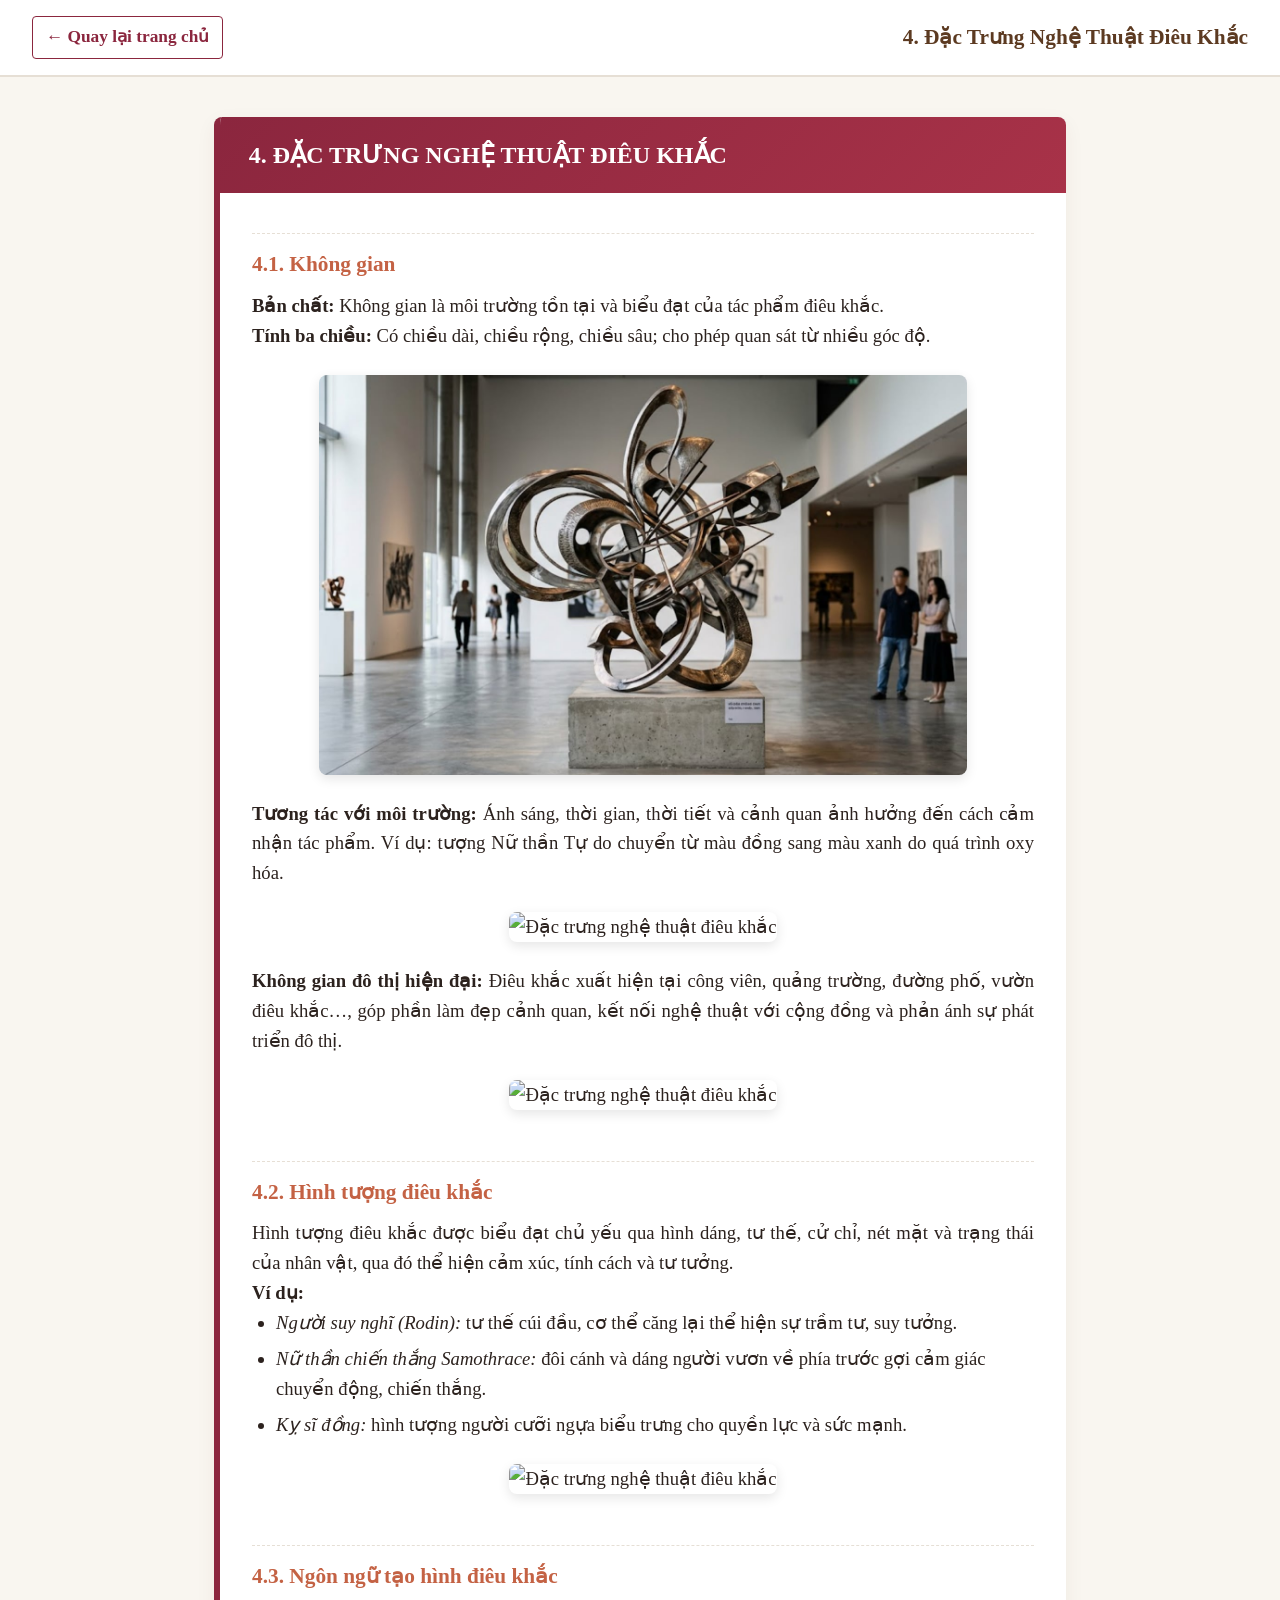
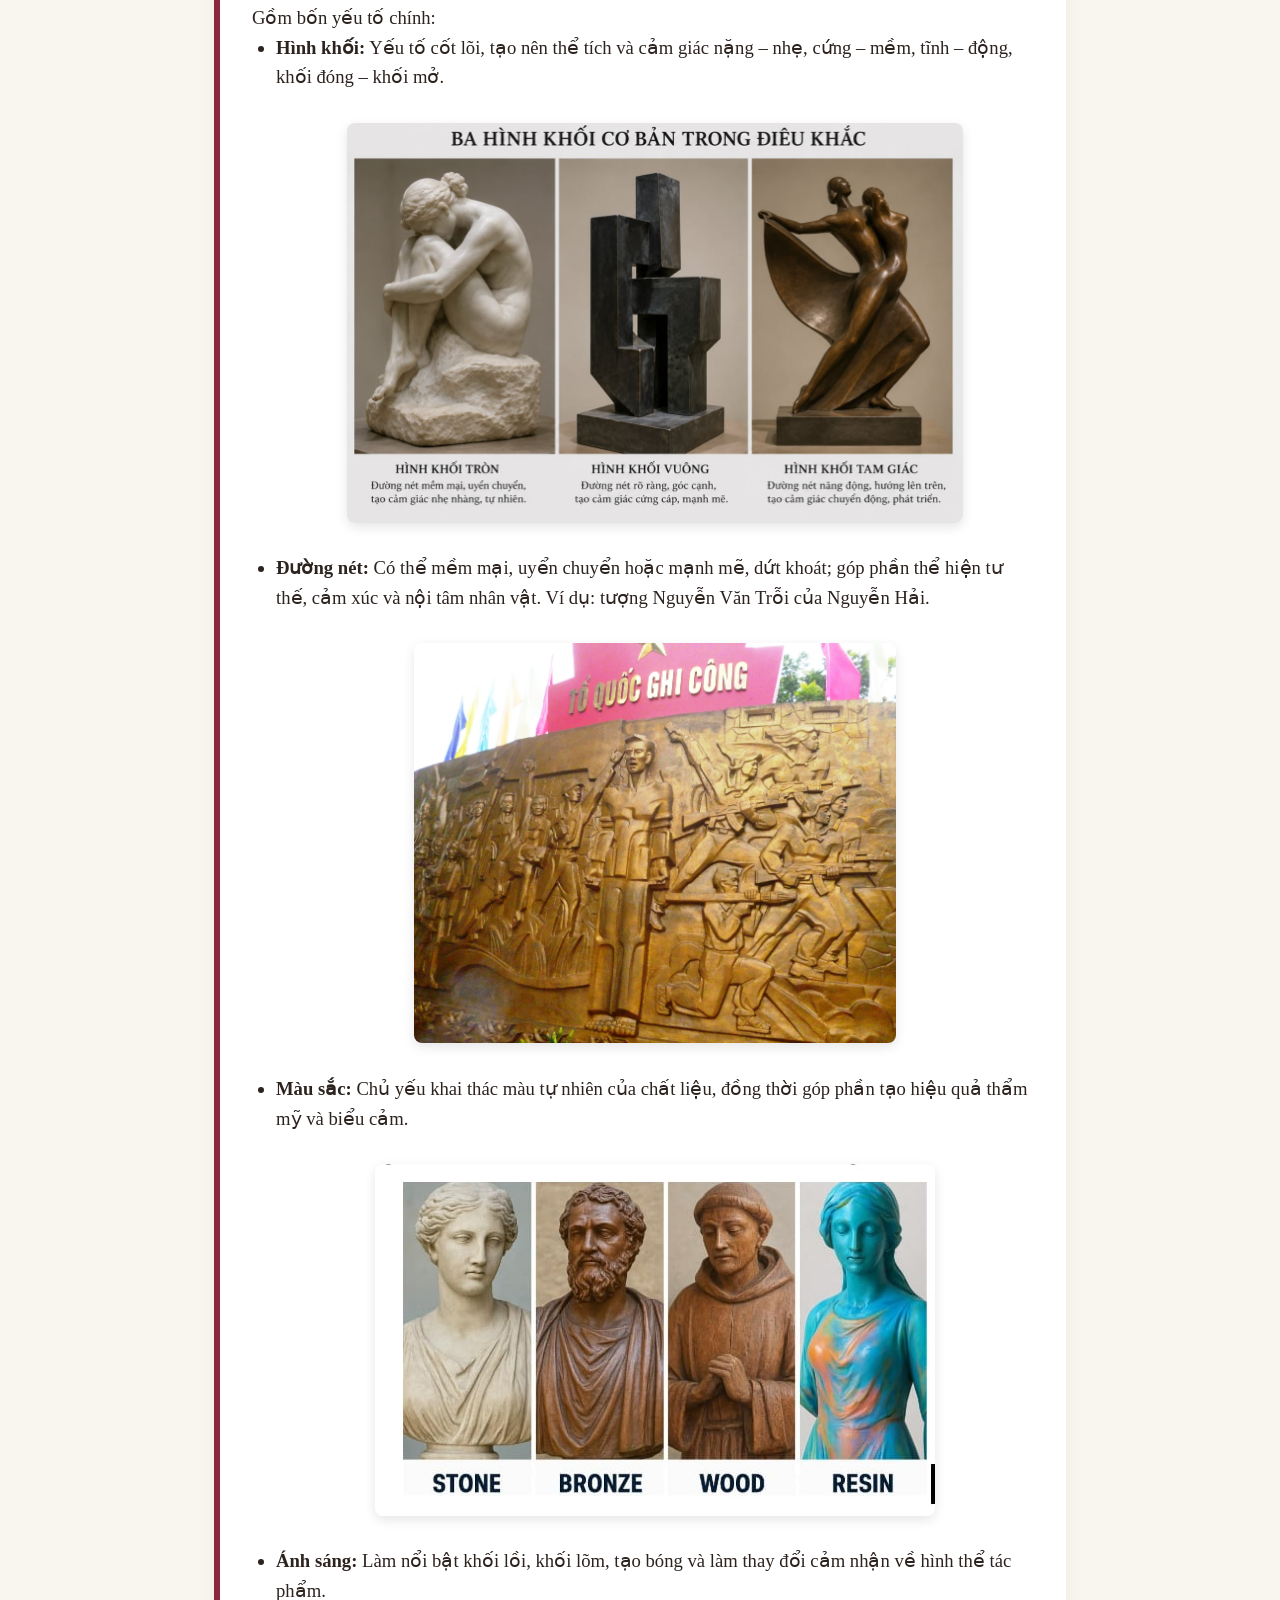
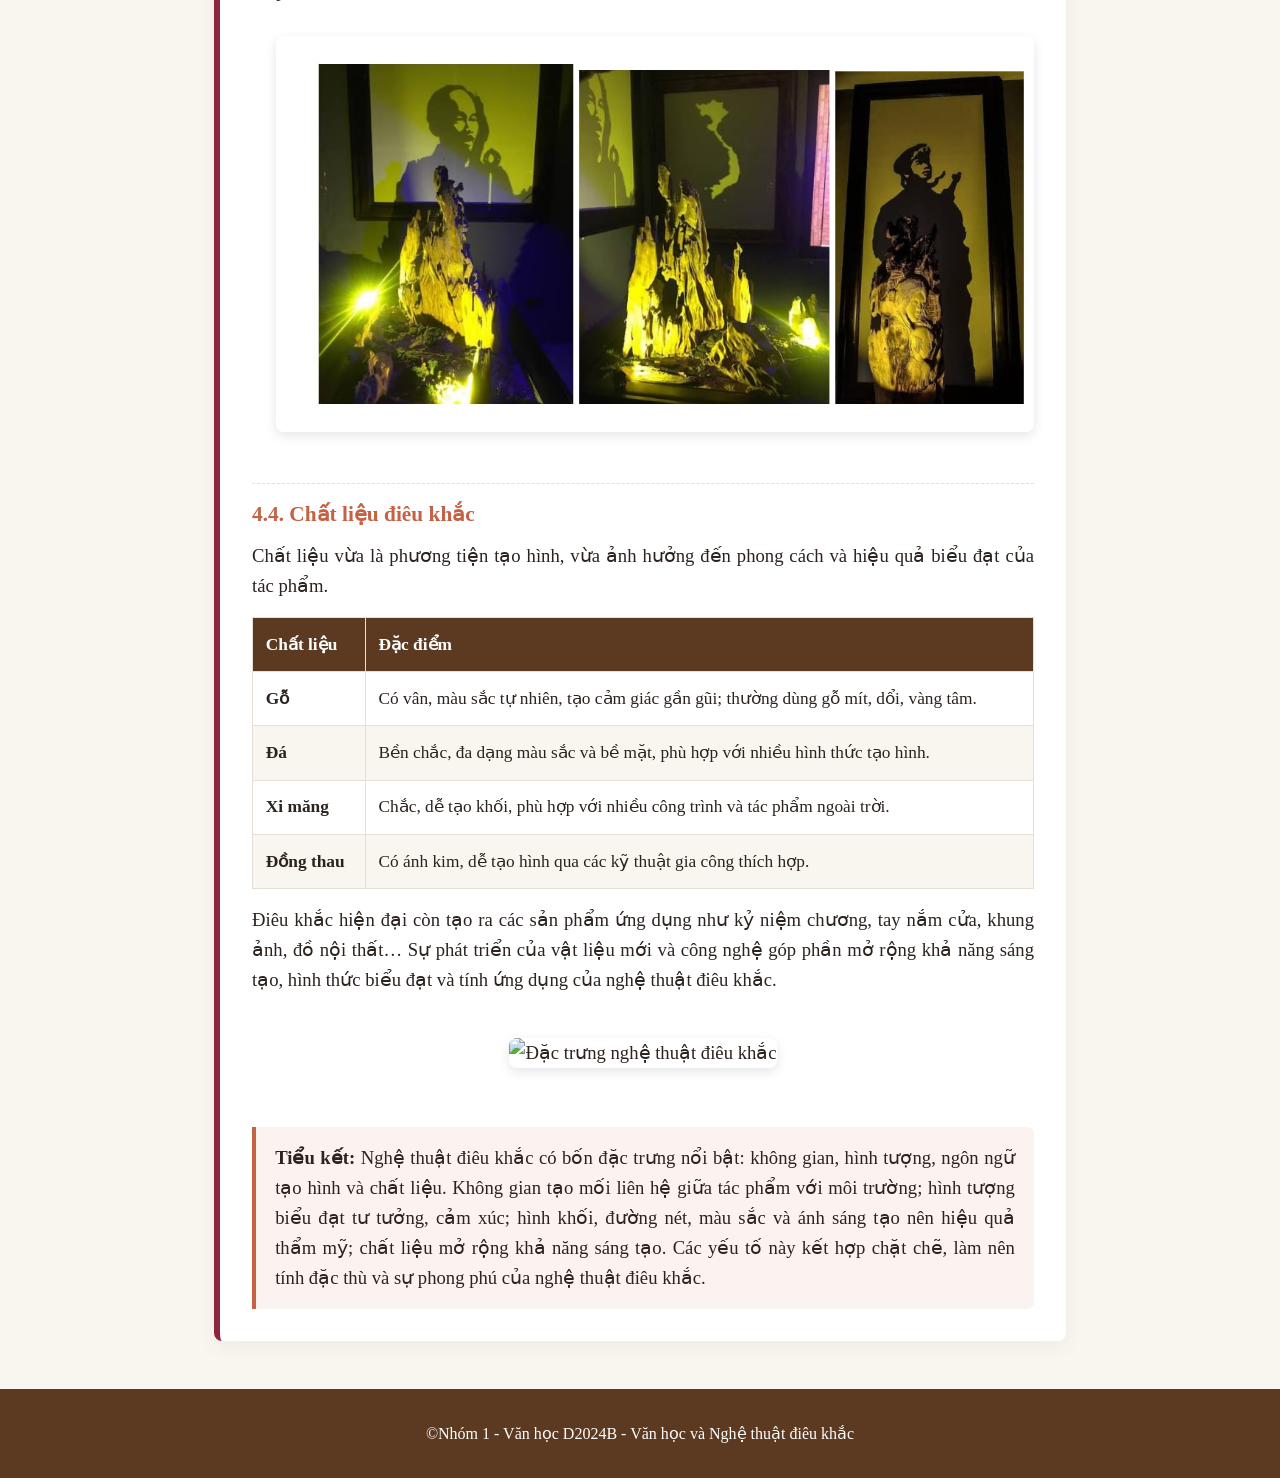
==== phan4.html @ 968adac1 "Add files via upload" ====
<!DOCTYPE html>
<html lang="vi">
<head>
    <meta charset="UTF-8">
    <meta name="viewport" content="width=device-width, initial-scale=1.0">
    <title>4. Đặc Trưng Nghệ Thuật Điêu Khắc</title>
    <link rel="stylesheet" href="style-detail.css">
</head>
<body>
<div id="loading-overlay" class="loading-overlay">
    <div class="spinner"></div>
    <p>Đang quay lại...</p>
</div>

<header class="detail-header">
    <a href="index.html" class="back-btn">&#8592; Quay lại trang chủ</a>
    <h1>4. Đặc Trưng Nghệ Thuật Điêu Khắc</h1>
</header>

<main class="content-container">
    <section class="module-box">
        <div class="module-title">
            <h2>4. ĐẶC TRƯNG NGHỆ THUẬT ĐIÊU KHẮC</h2>
        </div>
        <div class="module-body">
            <div class="subsection">
                <h3>4.1. Không gian</h3>
                <p><strong>Bản chất:</strong> Không gian là môi trường tồn tại và biểu đạt của tác phẩm điêu khắc.</p>
                <p><strong>Tính ba chiều:</strong> Có chiều dài, chiều rộng, chiều sâu; cho phép quan sát từ nhiều góc độ.</p>
                <div class="image-placeholder">
                    <img src="anh89.jpg" alt="Đặc trưng nghệ thuật điêu khắc">
                </div>
                <p><strong>Tương tác với môi trường:</strong> Ánh sáng, thời gian, thời tiết và cảnh quan ảnh hưởng đến cách cảm nhận tác phẩm. Ví dụ: tượng Nữ thần Tự do chuyển từ màu đồng sang màu xanh do quá trình oxy hóa.</p>
                <div class="image-placeholder">
                    <img src="https://booking.dulichthiennhien.vn/Data/image/TIN%20T%E1%BB%A8C%20DU%20L%E1%BB%8ACH/233/T%C6%B0%E1%BB%A3ng%20N%E1%BB%AF%20th%E1%BA%A7n%20T%E1%BB%B1%20Do.jpg" alt="Đặc trưng nghệ thuật điêu khắc">
                </div>
                <p><strong>Không gian đô thị hiện đại:</strong> Điêu khắc xuất hiện tại công viên, quảng trường, đường phố, vườn điêu khắc…, góp phần làm đẹp cảnh quan, kết nối nghệ thuật với cộng đồng và phản ánh sự phát triển đô thị.</p>
                <div class="image-placeholder">
                    <img src="https://cdnphoto.dantri.com.vn/YrqeC21wWe4erk7mnk1Gatghetw=/thumb_w/960/2020/11/24/2-1606213459718.jpg" alt="Đặc trưng nghệ thuật điêu khắc">
                </div>
            </div>

            <div class="subsection">
                <h3>4.2. Hình tượng điêu khắc</h3>
                <p>Hình tượng điêu khắc được biểu đạt chủ yếu qua hình dáng, tư thế, cử chỉ, nét mặt và trạng thái của nhân vật, qua đó thể hiện cảm xúc, tính cách và tư tưởng.</p>
                <p><strong>Ví dụ:</strong></p>
                <ul>
                    <li><em>Người suy nghĩ (Rodin):</em> tư thế cúi đầu, cơ thể căng lại thể hiện sự trầm tư, suy tưởng.</li>
                    <li><em>Nữ thần chiến thắng Samothrace:</em> đôi cánh và dáng người vươn về phía trước gợi cảm giác chuyển động, chiến thắng.</li>
                    <li><em>Kỵ sĩ đồng:</em> hình tượng người cưỡi ngựa biểu trưng cho quyền lực và sức mạnh.</li>
                </ul>
                <div class="image-placeholder">
                    <img src="https://thethaovanhoa.mediacdn.vn/thumb_w/1200/Upload/3uPkfvAxvuOpUQrmKeiDaA/files/2022/07/A/10/Thinkertop.jpg" alt="Đặc trưng nghệ thuật điêu khắc">
                </div>
            </div>

            <div class="subsection">
                <h3>4.3. Ngôn ngữ tạo hình điêu khắc</h3>
                <p>Gồm bốn yếu tố chính:</p>
                <ul>
                    <li><strong>Hình khối:</strong> Yếu tố cốt lõi, tạo nên thể tích và cảm giác nặng – nhẹ, cứng – mềm, tĩnh – động, khối đóng – khối mở.</li>
                    <div class="image-placeholder">
                        <img src="anhcuachg2.jpg" alt="Đặc trưng nghệ thuật điêu khắc">
                    </div>
                    <li><strong>Đường nét:</strong> Có thể mềm mại, uyển chuyển hoặc mạnh mẽ, dứt khoát; góp phần thể hiện tư thế, cảm xúc và nội tâm nhân vật. Ví dụ: tượng Nguyễn Văn Trỗi của Nguyễn Hải.</li>
                    <div class="image-placeholder">
                        <img src="anhcuachg3.jpg" alt="Đặc trưng nghệ thuật điêu khắc">
                    </div>
                    <li><strong>Màu sắc:</strong> Chủ yếu khai thác màu tự nhiên của chất liệu, đồng thời góp phần tạo hiệu quả thẩm mỹ và biểu cảm.</li>
                    <div class="image-placeholder">
                        <img src="anhcuachg4.jpg" alt="Đặc trưng nghệ thuật điêu khắc">
                    </div>
                    <li><strong>Ánh sáng:</strong> Làm nổi bật khối lồi, khối lõm, tạo bóng và làm thay đổi cảm nhận về hình thể tác phẩm.</li>
                    <div class="image-placeholder">
                        <img src="anh78788988.jpg" alt="Đặc trưng nghệ thuật điêu khắc">
                    </div>
                </ul>
            </div>

            <div class="subsection">
                <h3>4.4. Chất liệu điêu khắc</h3>
                <p>Chất liệu vừa là phương tiện tạo hình, vừa ảnh hưởng đến phong cách và hiệu quả biểu đạt của tác phẩm.</p>
                <div class="table-responsive">
                    <table>
                        <thead>
                        <tr>
                            <th>Chất liệu</th>
                            <th>Đặc điểm</th>
                        </tr>
                        </thead>
                        <tbody>
                        <tr>
                            <td><strong>Gỗ</strong></td>
                            <td>Có vân, màu sắc tự nhiên, tạo cảm giác gần gũi; thường dùng gỗ mít, dổi, vàng tâm.</td>
                        </tr>
                        <tr>
                            <td><strong>Đá</strong></td>
                            <td>Bền chắc, đa dạng màu sắc và bề mặt, phù hợp với nhiều hình thức tạo hình.</td>
                        </tr>
                        <tr>
                            <td><strong>Xi măng</strong></td>
                            <td>Chắc, dễ tạo khối, phù hợp với nhiều công trình và tác phẩm ngoài trời.</td>
                        </tr>
                        <tr>
                            <td><strong>Đồng thau</strong></td>
                            <td>Có ánh kim, dễ tạo hình qua các kỹ thuật gia công thích hợp.</td>
                        </tr>
                        </tbody>
                    </table>
                </div>
                <p>Điêu khắc hiện đại còn tạo ra các sản phẩm ứng dụng như kỷ niệm chương, tay nắm cửa, khung ảnh, đồ nội thất… Sự phát triển của vật liệu mới và công nghệ góp phần mở rộng khả năng sáng tạo, hình thức biểu đạt và tính ứng dụng của nghệ thuật điêu khắc.</p>
            </div>

            <div class="image-placeholder">
                <img src="https://mathome.com.vn/wp-content/uploads/2024/03/20.03.24-3.png" alt="Đặc trưng nghệ thuật điêu khắc">
            </div>

            <div class="sub-conclusion">
                <p><strong>Tiểu kết:</strong> Nghệ thuật điêu khắc có bốn đặc trưng nổi bật: không gian, hình tượng, ngôn ngữ tạo hình và chất liệu. Không gian tạo mối liên hệ giữa tác phẩm với môi trường; hình tượng biểu đạt tư tưởng, cảm xúc; hình khối, đường nét, màu sắc và ánh sáng tạo nên hiệu quả thẩm mỹ; chất liệu mở rộng khả năng sáng tạo. Các yếu tố này kết hợp chặt chẽ, làm nên tính đặc thù và sự phong phú của nghệ thuật điêu khắc.</p>
            </div>
        </div>
    </section>
</main>

<footer>
    <p>&copy;Nhóm 1 - Văn học D2024B - Văn học và Nghệ thuật điêu khắc</p>
</footer>

<script src="script-detail.js"></script>
</body>
</html>
---- style-detail.css ----
:root {
    --primary-red: #8B263E;
    --accent-red: #A83248;
    --terracotta: #C46244;
    --earth-brown: #5C3A21;
    --light-brown: #8D6346;
    --stone-beige: #F9F6F0;
    --card-bg: #FFFFFF;
    --text-color: #2C221E;
    --border-color: #E6DFD5;
}

* {
    box-sizing: border-box;
    margin: 0;
    padding: 0;
}

body {
    font-family: "Times New Roman", Times, serif;
    font-size: 14pt;
    background-color: var(--stone-beige);
    color: var(--text-color);
    line-height: 1.6;
}

/* HIỆU ỨNG LOADING */
.loading-overlay {
    position: fixed;
    top: 0;
    left: 0;
    width: 100%;
    height: 100%;
    background-color: rgba(249, 246, 240, 0.9);
    display: flex;
    flex-direction: column;
    justify-content: center;
    align-items: center;
    z-index: 9999;
    opacity: 0;
    visibility: hidden;
    transition: opacity 0.3s ease, visibility 0.3s ease;
}

.loading-overlay.active {
    opacity: 1;
    visibility: visible;
}

.spinner {
    width: 50px;
    height: 50px;
    border: 5px solid var(--border-color);
    border-top: 5px solid var(--primary-red);
    border-radius: 50%;
    animation: spin 1s linear infinite;
    margin-bottom: 1rem;
}

@keyframes spin {
    0% { transform: rotate(0deg); }
    100% { transform: rotate(360deg); }
}

/* HEADER TRANG CHI TIẾT */
.detail-header {
    background-color: var(--card-bg);
    border-bottom: 2px solid var(--border-color);
    padding: 1rem 2rem;
    display: flex;
    justify-content: space-between;
    align-items: center;
    position: sticky;
    top: 0;
    z-index: 100;
}

.back-btn {
    text-decoration: none;
    color: var(--primary-red);
    font-weight: bold;
    font-size: 13pt;
    padding: 0.4rem 0.8rem;
    border: 1px solid var(--primary-red);
    border-radius: 4px;
    transition: all 0.3s ease;
}

.back-btn:hover {
    background-color: var(--primary-red);
    color: #fff;
}

.detail-header h1 {
    font-size: 16pt;
    color: var(--earth-brown);
}

/* NỘI DUNG CHÍNH */
.content-container {
    max-width: 900px;
    margin: 2.5rem auto;
    padding: 0 1.5rem;
}

.module-box {
    background-color: var(--card-bg);
    border-radius: 8px;
    border-left: 6px solid var(--primary-red);
    box-shadow: 0 6px 20px rgba(92, 58, 33, 0.06);
    overflow: hidden;
}

.module-title {
    background: linear-gradient(135deg, var(--primary-red), var(--accent-red));
    color: #fff;
    padding: 1.2rem 1.8rem;
}

.module-title h2 {
    font-size: 18pt;
}

.module-body {
    padding: 2rem;
    display: flex;
    flex-direction: column;
    gap: 1.2rem;
}

.subsection {
    margin-top: 0.5rem;
    padding-top: 0.8rem;
    border-top: 1px dashed var(--border-color);
}

.subsection h3 {
    color: var(--terracotta);
    font-size: 16pt;
    margin-bottom: 0.6rem;
}

.subsection h4 {
    color: var(--earth-brown);
    font-size: 15pt;
    margin: 0.5rem 0 0.3rem 0;
}

p {
    text-align: justify;
}

ul {
    margin-left: 1.5rem;
    display: flex;
    flex-direction: column;
    gap: 0.4rem;
}

/* BẢNG BIỂU */
.table-responsive {
    overflow-x: auto;
    margin: 1rem 0;
}

table {
    width: 100%;
    border-collapse: collapse;
    background-color: var(--card-bg);
    font-size: 13pt;
}

th, td {
    padding: 0.8rem;
    border: 1px solid var(--border-color);
    text-align: left;
    vertical-align: top;
}

th {
    background-color: var(--earth-brown);
    color: #fff;
}

tr:nth-child(even) {
    background-color: var(--stone-beige);
}

/* --- THẺ CHỨA ẢNH (BỎ KHUNG VIỀN, CHỈ ĐỂ ẢNH THUẦN TÚY) --- */
.image-placeholder {
    background-color: transparent; /* Xóa nền be */
    border: none;                  /* Xóa đường viền nét đứt */
    border-radius: 0;
    padding: 0;                    /* Bỏ khoảng trống thừa */
    text-align: center;
    margin: 1.5rem 0;
    display: flex;
    flex-direction: column;
    align-items: center;
    justify-content: center;
}

.image-placeholder img {
    max-width: 100%;
    max-height: 400px;
    border-radius: 8px;            /* Bo góc nhẹ cho bức ảnh đẹp hơn */
    box-shadow: 0 4px 12px rgba(0, 0, 0, 0.1); /* Đổ bóng nhẹ sang trọng */
    display: block;
}

/* Ẩn hoàn toàn phần chữ chú thích khung ảnh */
.img-caption {
    display: none;
}

/* TIỂU KẾT */
.sub-conclusion {
    background-color: rgba(196, 98, 68, 0.08);
    border-left: 4px solid var(--terracotta);
    padding: 1rem 1.2rem;
    border-radius: 0 6px 6px 0;
    margin-top: 1rem;
}

footer {
    display: flex;
    justify-content: center; /* Căn giữa theo chiều ngang tuyệt đối */
    align-items: center;     /* Căn giữa theo chiều dọc */
    text-align: center !important;
    padding: 2rem;
    background-color: var(--earth-brown);
    color: #fff;
    margin-top: 3rem;
    font-size: 12pt;
    width: 100%;
}

/* Đảm bảo thẻ p bên trong footer không bị lệch lề */
footer p {
    text-align: center !important;
    margin: 0;
}
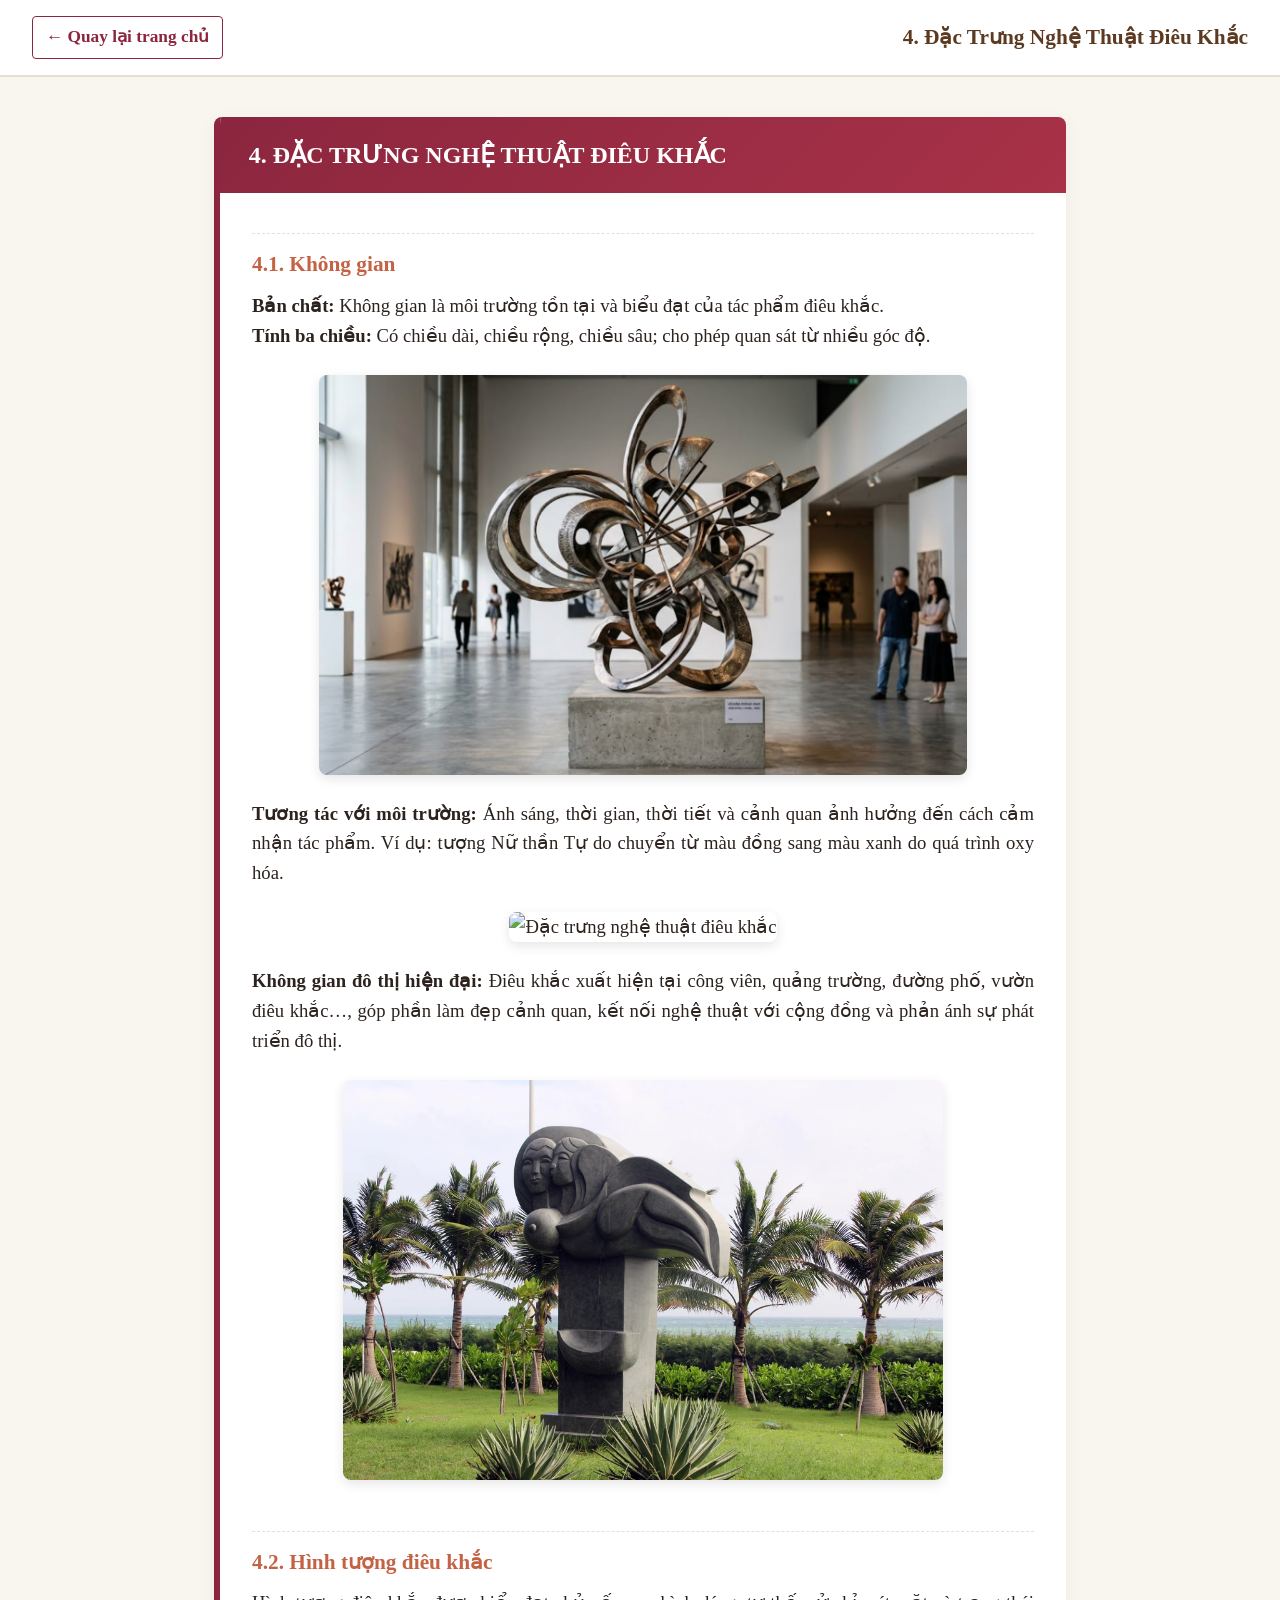
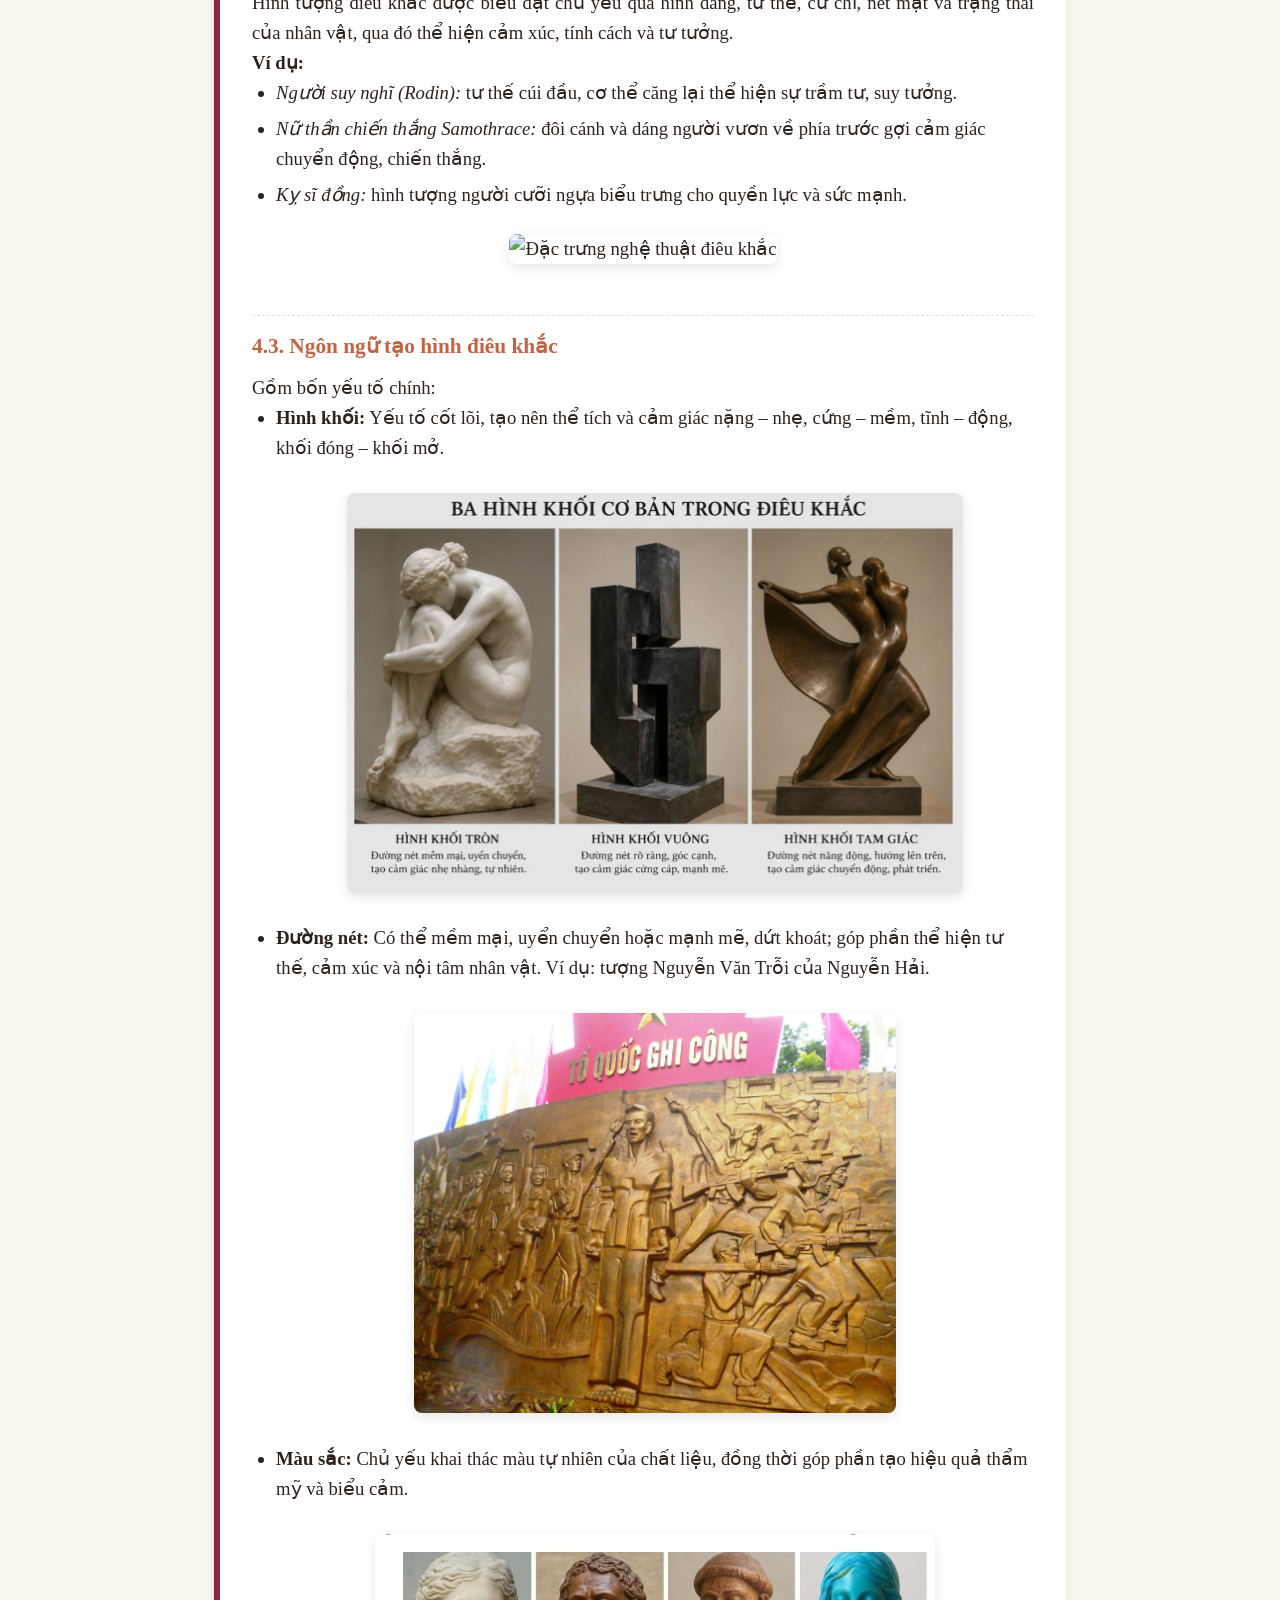
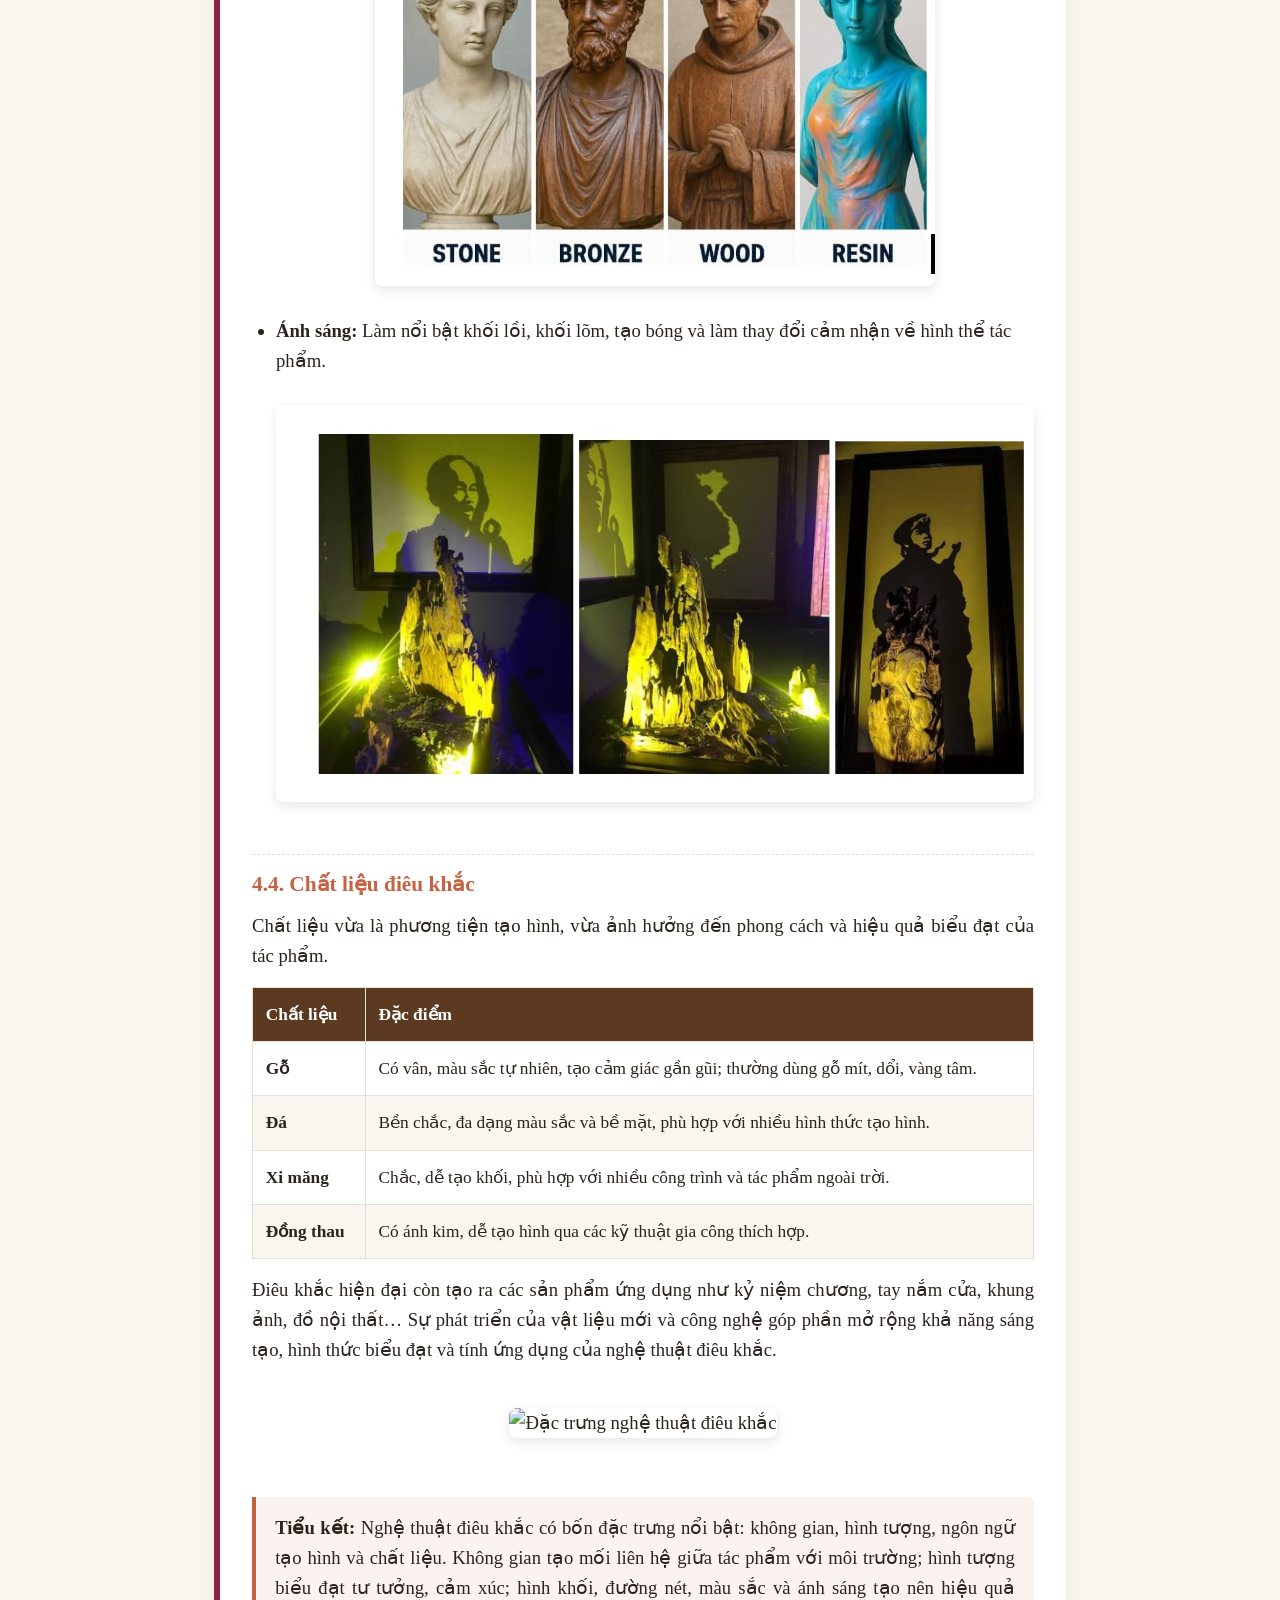
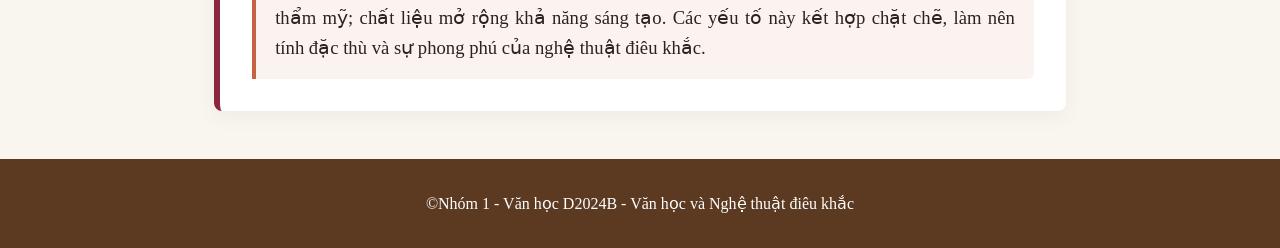
==== commit f0217fc7: "Update phan4.html" ====
--- a/phan4.html
+++ b/phan4.html
@@ -36,7 +36,7 @@
                 </div>
                 <p><strong>Không gian đô thị hiện đại:</strong> Điêu khắc xuất hiện tại công viên, quảng trường, đường phố, vườn điêu khắc…, góp phần làm đẹp cảnh quan, kết nối nghệ thuật với cộng đồng và phản ánh sự phát triển đô thị.</p>
                 <div class="image-placeholder">
-                    <img src="https://cdnphoto.dantri.com.vn/YrqeC21wWe4erk7mnk1Gatghetw=/thumb_w/960/2020/11/24/2-1606213459718.jpg" alt="Đặc trưng nghệ thuật điêu khắc">
+                    <img src="anhsuaweb2.webp" alt="Đặc trưng nghệ thuật điêu khắc">
                 </div>
             </div>
 
@@ -128,4 +128,4 @@
 
 <script src="script-detail.js"></script>
 </body>
-</html>+</html>
